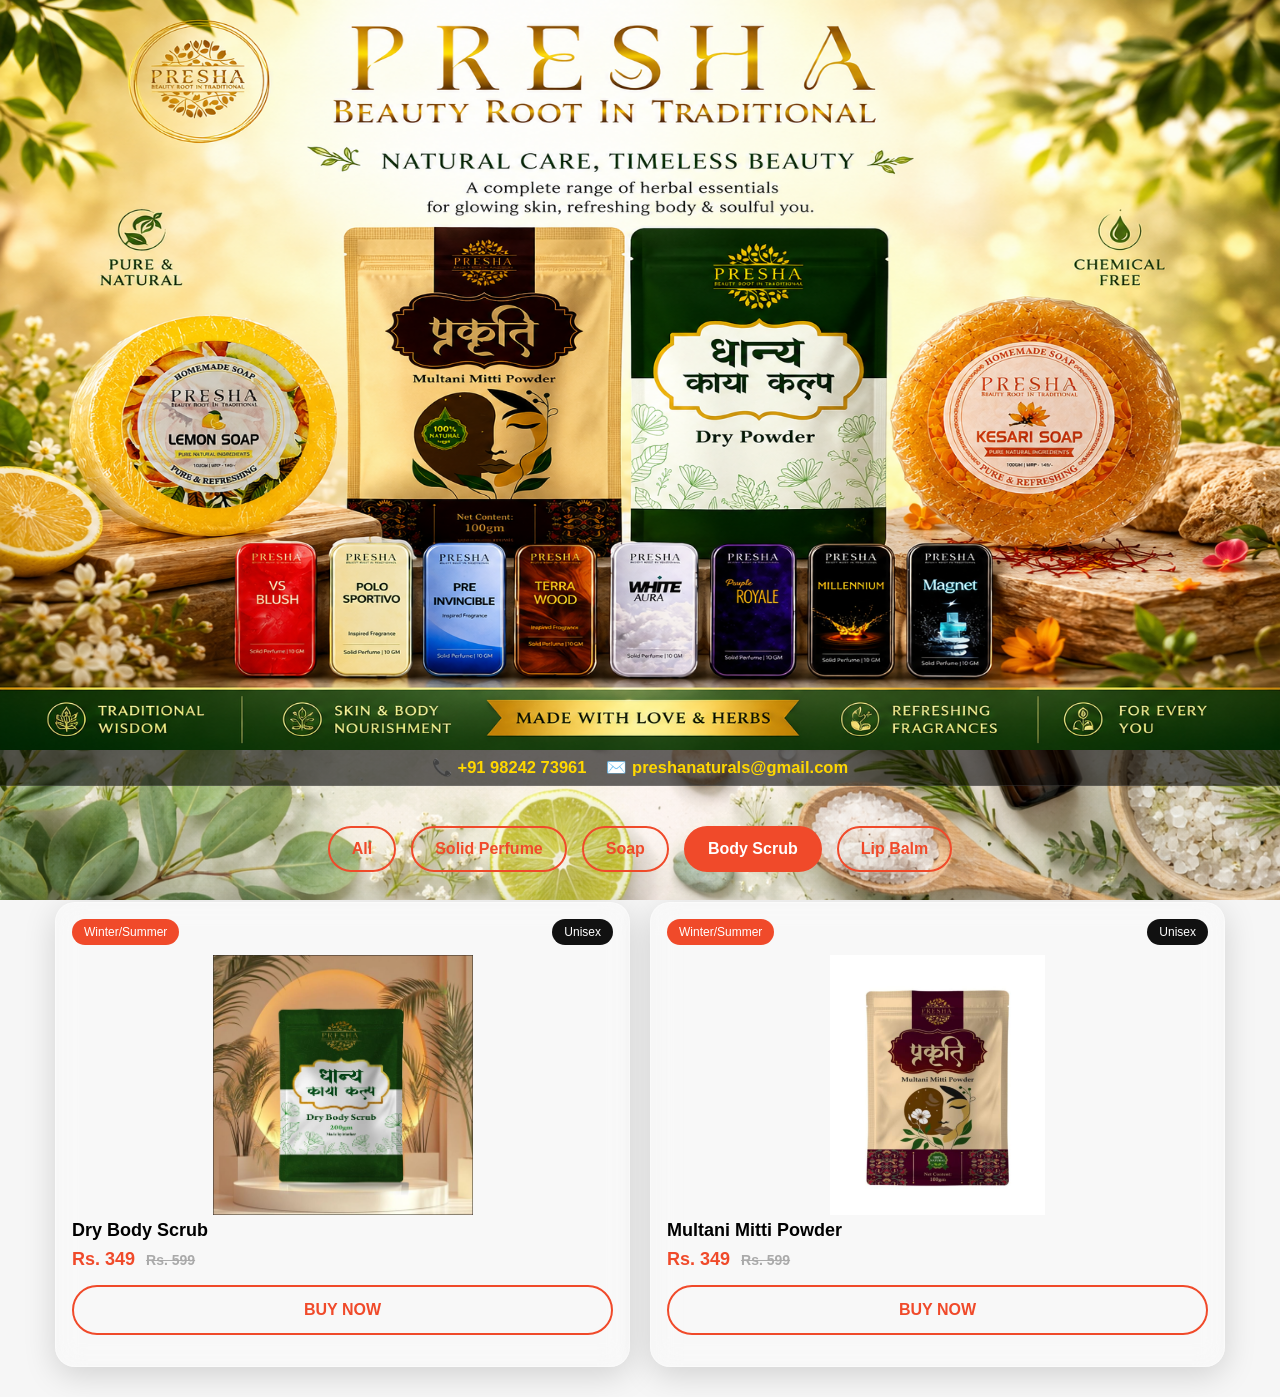
==== body_scrub.html @ 3ac3630f "Add files via upload" ====
<!DOCTYPE html>
<html lang="en">
<head>
<meta charset="UTF-8">
<title>Presha Naturals</title>
<meta name="viewport" content="width=device-width, initial-scale=1.0">
<link rel="stylesheet" href="style.css">
</head>

<body>


<div class="hero">
  <img style="height: 750px;" src="images/banner-new.png" alt="Presha Banner">

</div>


<!-- LOGO -->
<div class="contact-bar">
    <span>📞 <a href="tel:+919824273961">+91 98242 73961</a></span>
    <span>✉️ <a href="mailto:contact@presha.com">preshanaturals@gmail.com</a></span>
</div>

<div class="category-tabs">
    <a href="index.html">All</a>
    <a href="solid_perfume.html">Solid Perfume</a>
    <a href="soap.html">Soap</a>
    <a href="body_scrub.html" class="active">Body Scrub</a>
    <a href="lip_balm.html">Lip Balm</a>
</div>
<section id="all">
                 
    <section id="body-scrub">


        <!-- PRODUCT 1 -->
        <div class="products">

            <div class="card">
                    <div class="tags">
                        <span class="tag red">Winter/Summer</span>
                        <span class="tag black">Unisex</span>
                    </div>
                <div class="product-image">
                    <img src="images/Dry Body Scrub.jpeg" alt="Coffee Body Scrub">
                </div>

                <div class="info">
                    <h3>Dry Body Scrub</h3>
                    <div class="price">
                        Rs. 349 <span class="old-price">Rs. 599</span>
                    </div>
                </div>

                <div class="buy-btn">
                    <a href="https://wa.me/+919824273961?text=Hi, I want to buy Dry Body Scrub">
                        BUY NOW
                    </a>
                </div>
            </div>

        

        <!-- PRODUCT 2 -->
        

            <div class="card">
                <div class="tags">
                    <span class="tag red">Winter/Summer</span>
                    <span class="tag black">Unisex</span>
                </div>            
                <div class="product-image">
                    <img src="images/Multani Mitti Powder.jpeg" alt="Coffee Body Scrub">
                </div>

                <div class="info">
                    <h3>Multani Mitti Powder</h3>
                    <div class="price">
                        Rs. 349 <span class="old-price">Rs. 599</span>
                    </div>
                </div>

                <div class="buy-btn">
                    <a href="https://wa.me/+919824273961?text=Hi, I want to buy Multani Mitti Powder">
                        BUY NOW
                    </a>
                </div>
            </div>

        </div>



    </section>
</section>

</body>
</html>
---- style.css ----
* {
    box-sizing: border-box;
    font-family: 'Arial', sans-serif;
}

body {
    margin: 0;
    background: #f6f6f6;
}

/* LOGO */
.header {
    text-align: center;
    padding: 15px;
    background: rgba(0, 0, 0, 0.600);
    
}

.header-container {
    display: flex;
    justify-content: space-between; /* Pushes logo left, contact right */
    align-items: center;
    padding: 20px 5%;
    background: rgba(0, 0, 0, 0.600); 
    backdrop-filter: blur(5px); /* Optional: gives a modern frosted glass look */
}

.header img {
    max-width: 140px; /* Desktop Size */
    height: auto;
}

/* PRODUCT GRID */
.products {
    max-width: 1200px;
    margin: 30px auto;
    padding: 0 15px;
    display: grid;
    grid-template-columns: repeat(auto-fit, minmax(260px, 1fr));
    gap: 20px;
}

/* PRODUCT CARD */
.card {
  
  border-radius: 20px;
  padding: 16px;

  /* GLASS EFFECT */
  background: rgba(255, 255, 255, 0.25);   /* transparent white */
  backdrop-filter: blur(14px);
  -webkit-backdrop-filter: blur(14px);

  border: 1px solid rgba(255,255,255,0.35);

  box-shadow: 0 8px 32px rgba(0,0,0,0.15);

  transition: all 0.3s ease;
}


.card:hover {
    transform: translateY(-8px);
    box-shadow: 0 8px 25px rgba(0,0,0,0.1);
}

/* GLOBAL BACKGROUND */
body {
  background-image: url("images/bg.png");
  background-repeat: no-repeat;
  background-size: cover;
  background-position: center top;
  background-attachment: fixed;
}


/* TAGS */
.tags {
    display: flex;
    justify-content: space-between;
    margin-bottom: 10px;
}

.tag {
    font-size: 12px;
    padding: 6px 12px;
    border-radius: 20px;
    color: #fff;
}

.tag.red { background: #f04a2a; }
.tag.black { background: #111; }

/* IMAGE */
.product-image {
  width: 100%;
  height: 260px;
  display: flex;
  align-items: center;
  justify-content: center;

  border-radius: 18px;
  overflow: hidden;
}

.product-image img {
  width: 100%;
  height: 100%;
  object-fit: contain;
}

.card:hover .img-container img {
    transform: scale(1.1);
}

/* BUY BUTTON */
.buy-btn {
    margin: 15px 0;
    text-align: center;
}

.category-tabs {
    display: flex;
    justify-content: center;
    gap: 15px;
    margin: 40px 0 20px;
    flex-wrap: wrap;
}

.category-tabs a {
    padding: 12px 22px;
    border-radius: 30px;
    border: 2px solid #f04a2a;
    color: #f04a2a;
    text-decoration: none;
    font-weight: bold;
    transition: 0.3s;
}

.category-tabs a:hover,
.category-tabs a.active {
    background: #f04a2a;
    color: #fff;
}

.buy-btn a {
    display: block;
    padding: 14px;
    border-radius: 30px;
    border: 2px solid #f04a2a;
    color: #f04a2a;
    text-align: center;
    text-decoration: none;
    font-weight: bold;
    transition: 0.3s;
}

.buy-btn a:hover {
    background: #f04a2a;
    color: #fff;
}

/* INFO */
.info h3 {
    margin: 5px 0;
    font-size: 18px;
}

.info p {
    margin: 4px 0;
    font-size: 14px;
    color: #666;
}

.price {
    margin-top: 8px;
    font-size: 18px;
    font-weight: bold;
    color: #f04a2a;
}

.old-price {
    font-size: 14px;
    color: #aaa;
    text-decoration: line-through;
    margin-left: 6px;
}

.hero {
  width: 100%;
  text-align: center;
}

.hero img {
  width: 100%;
  height: auto;
  display: block;
}

.logo {
    align-items: left;
    padding-left: 20px;

}

.logo img {
    max-width: 140px; /* Desktop Size */
    height: auto;
}


/* CONTACT BAR */
.contact-bar {
    /* Changed background to transparent black */
    
    background: rgba(0, 0, 0, 0.600);
    padding: 8px 15px;
    display: flex;
    justify-content: center;
    gap: 20px;
    /* Removed solid border to keep it clean, or use a faint one */
    border-bottom: 1px solid rgba(255, 255, 255, 0.1);
    text-align: right;
    font-family: sans-serif;
    
    /* Text color needs to be lighter to be visible on dark tint */
    color: #ffffff;
    flex: 1;
    font-size: 16.5px;
}

.contact-bar a {
    text-decoration: none;
    /* Brightened the red slightly for better contrast on dark bg */
    color: #FFD700; 
    margin: 4px 0;
    font-weight: bold;
}


/* ===== POPUP OVERLAY ===== */
.popup-overlay {
  position: fixed;
  inset: 0;
  background: rgba(0,0,0,0.6);
  backdrop-filter: blur(6px);   /* 🔥 blur background */
  display: flex;
  justify-content: center;
  align-items: center;
  z-index: 99999;
}

/* Prevent scroll when popup open */
body.popup-open {
  overflow: hidden;
}

/* ===== POPUP BOX ===== */
.popup-box {
  position: relative;
  width: 520px;
  max-width: 95%;
  border-radius: 18px;
  overflow: hidden;
  animation: fadeIn 0.35s ease;
}

/* Image */
.popup-box img {
  width: 100%;
  height: auto;
  cursor: pointer;
  display: block;
  border-radius: 18px;
}

/* Cancel button */
.cancel-btn {
  position: absolute;
  top: 10px;
  right: 10px;
  background: red;
  color: white;
  border: none;
  font-size: 16px;
  padding: 6px 10px;
  border-radius: 50%;
  cursor: pointer;
}

/* Animation */
@keyframes fadeIn {
  from { opacity: 0; transform: scale(.8); }
  to { opacity: 1; transform: scale(1); }
}

/* ===== Mobile ===== */
@media (max-width: 768px) {
  .popup-box {
    width: 92%;
  }
}


@media (max-width: 768px) {
  .hero {
    padding: 10px;
  }

  .hero img {
    width: 100%;
    height: auto;
  }
}

@media (max-width: 400px) {

  body {
    background-image: url("images/bg-mobile.png");
    background-repeat: no-repeat;
    background-size: cover;
    background-position: center top;
    background-attachment: fixed;
    


  }

  
  .contact-bar a {
    text-align: right;
  }

    .header img {
        max-width: 90px; /* Desktop Size */
        align-items: left;
        height: auto;
    }


  .card-content {
    display: flex;
    flex-direction: row;
    align-items: center;
    gap: 15px;
    text-align: left;
  }

  .contact-bar {
    font-size: small;
    padding: 1px 5px;
    align-items: right;
    text-align: right;
  }

  .category-tabs {
    display: flex;
    justify-content: center;
    gap: 15px;
    margin: 20px 0 20px;
    flex-wrap: wrap;
 }

  .category-tabs a {
    padding: 4px 6px;
    border-radius: 30px;
    border: 2px solid #f04a2a;
    color: #f04a2a;
    text-decoration: none;
    font-weight: bold;
    transition: 0.3s;
 }


  .site-header {
    padding: 12px 0;
  }

  .site-header img {
    width: 120px;
    height: auto;
  }


  .product-image {
    width: 150px;
    zoom: 120%;
    height: 150px;
    flex-shrink: 0;
    margin : auto;
    border-radius: 18px;

    
  }

  .product-image img {
    width: 150%;
    border-radius: 18px;
    height: 150px;
    align-items: center;
    object-fit: contain;
    
  }

  .info {
    flex-grow: 1;
    text-align: center;
  }

  .info h3 {
    
    line-height: 1.3;
    font-size: 16px;
    margin-bottom: 4px;
  }

  .price {
    font-size: 14px;
    font-weight: 600;
  }

  .old-price {
    color: #999;
    text-decoration: line-through;
    margin-left: 6px;
  }

  .site-header {
        padding: 4px 10px;
    }

    .logo-area img {
        max-width: 100px; /* Smaller logo for mobile */
    }

    .contact-info {
        flex-direction: column; /* Stacks phone and email */
        gap: 1px;
        align-items: right;
        font-size: 11px;
        text-align: right;
    }

  

  .buy-btn a {
    padding: 10px;
    font-size: 14px;
  }
}
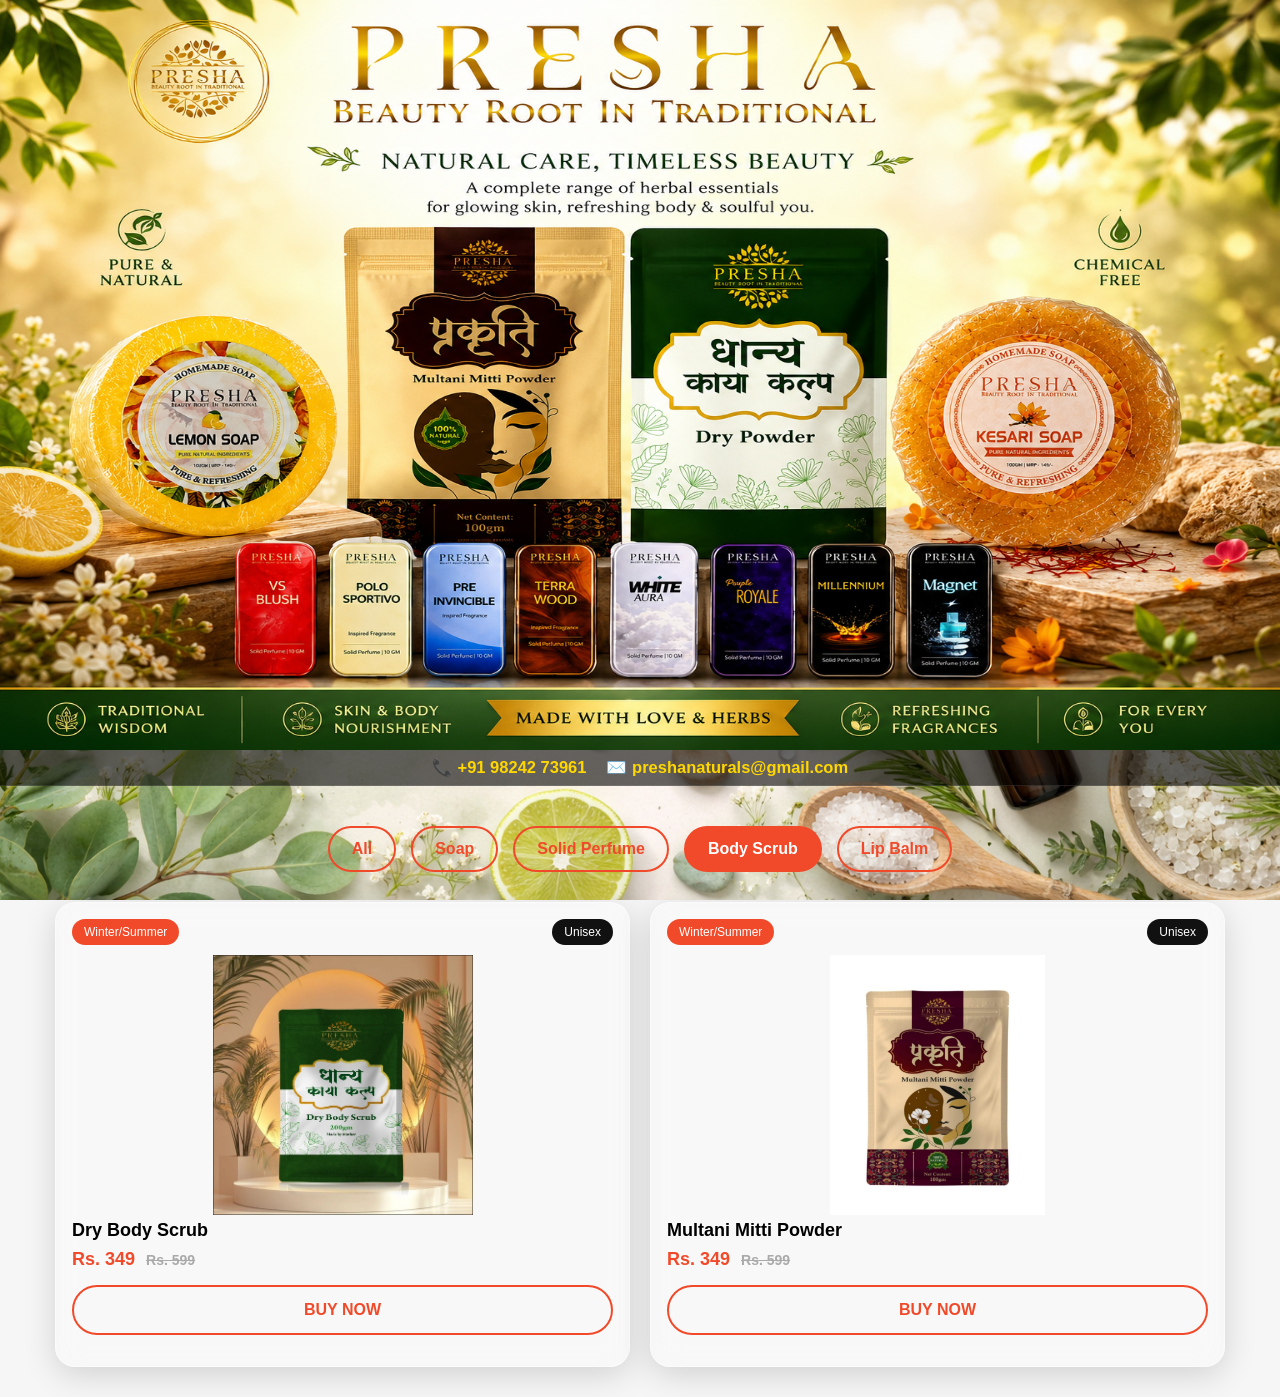
==== commit ede8427a: "Update body_scrub.html" ====
--- a/body_scrub.html
+++ b/body_scrub.html
@@ -24,8 +24,8 @@
 
 <div class="category-tabs">
     <a href="index.html">All</a>
+    <a href="soap.html">Soap</a>
     <a href="solid_perfume.html">Solid Perfume</a>
-    <a href="soap.html">Soap</a>
     <a href="body_scrub.html" class="active">Body Scrub</a>
     <a href="lip_balm.html">Lip Balm</a>
 </div>
@@ -96,4 +96,4 @@
 </section>
 
 </body>
-</html>+</html>
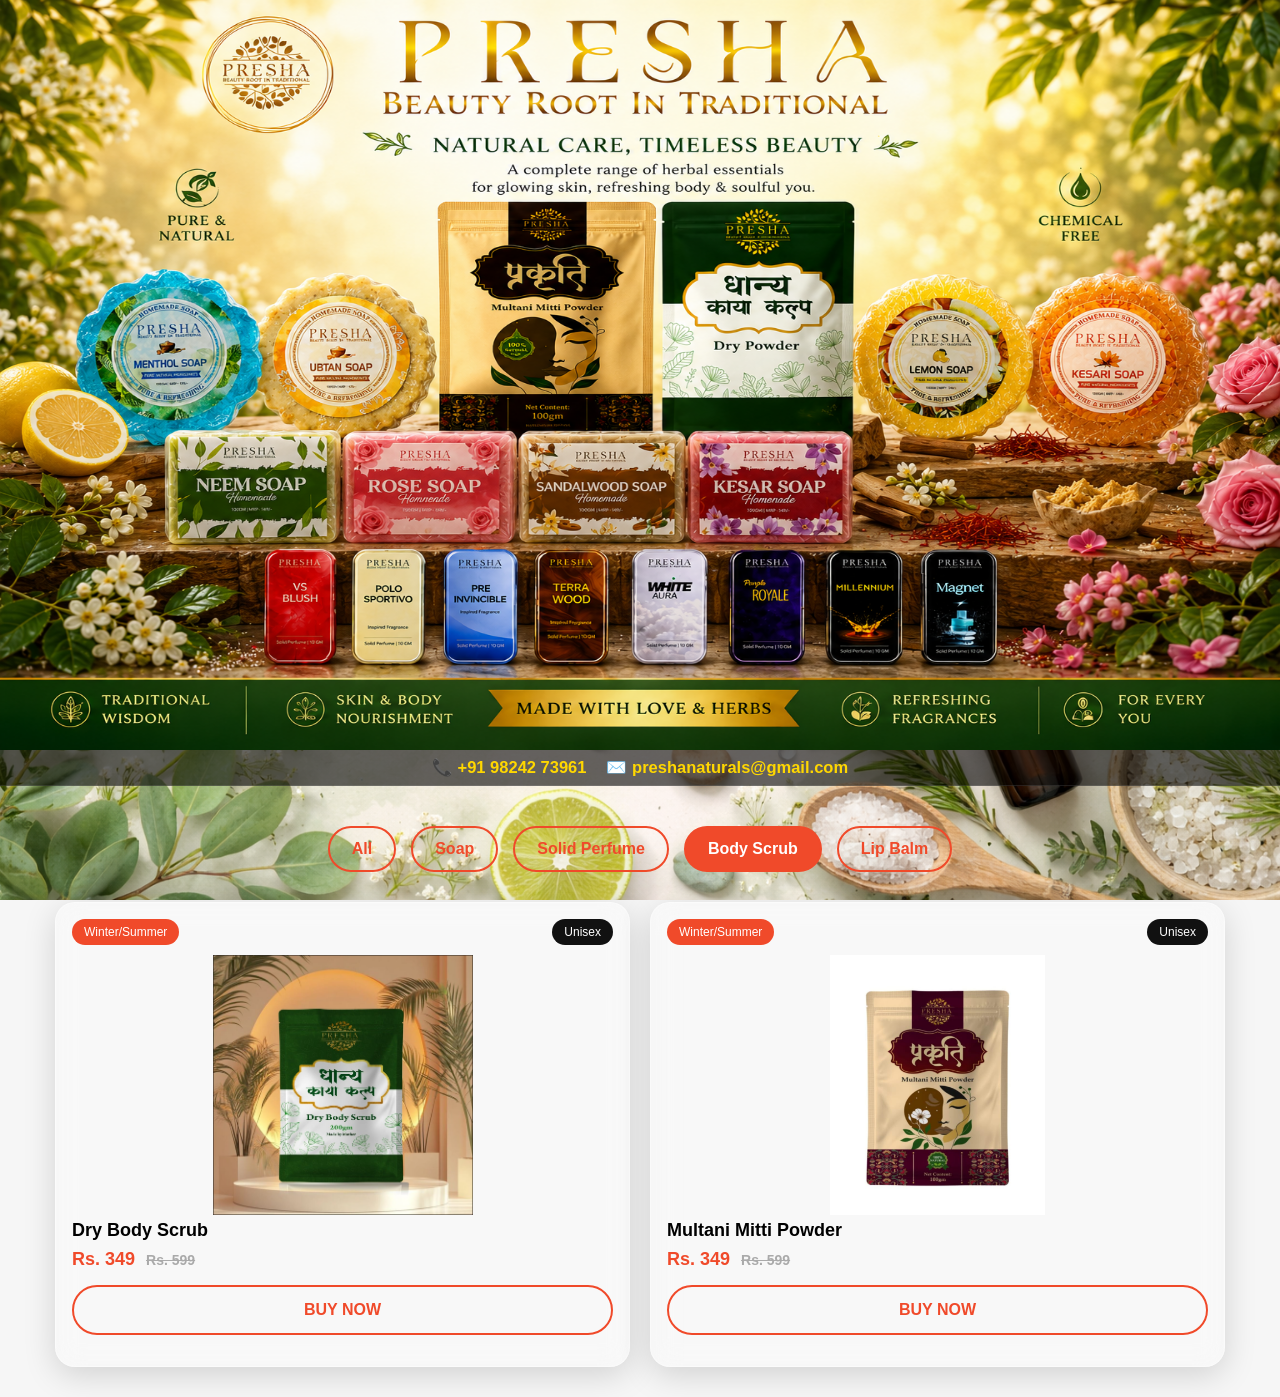
==== commit cab47fed: "Update body_scrub.html" ====
--- a/body_scrub.html
+++ b/body_scrub.html
@@ -11,7 +11,7 @@
 
 
 <div class="hero">
-  <img style="height: 750px;" src="images/banner-new.png" alt="Presha Banner">
+  <img style="height: 750px;" src="images/banner-og.png" alt="Presha Banner">
 
 </div>
 
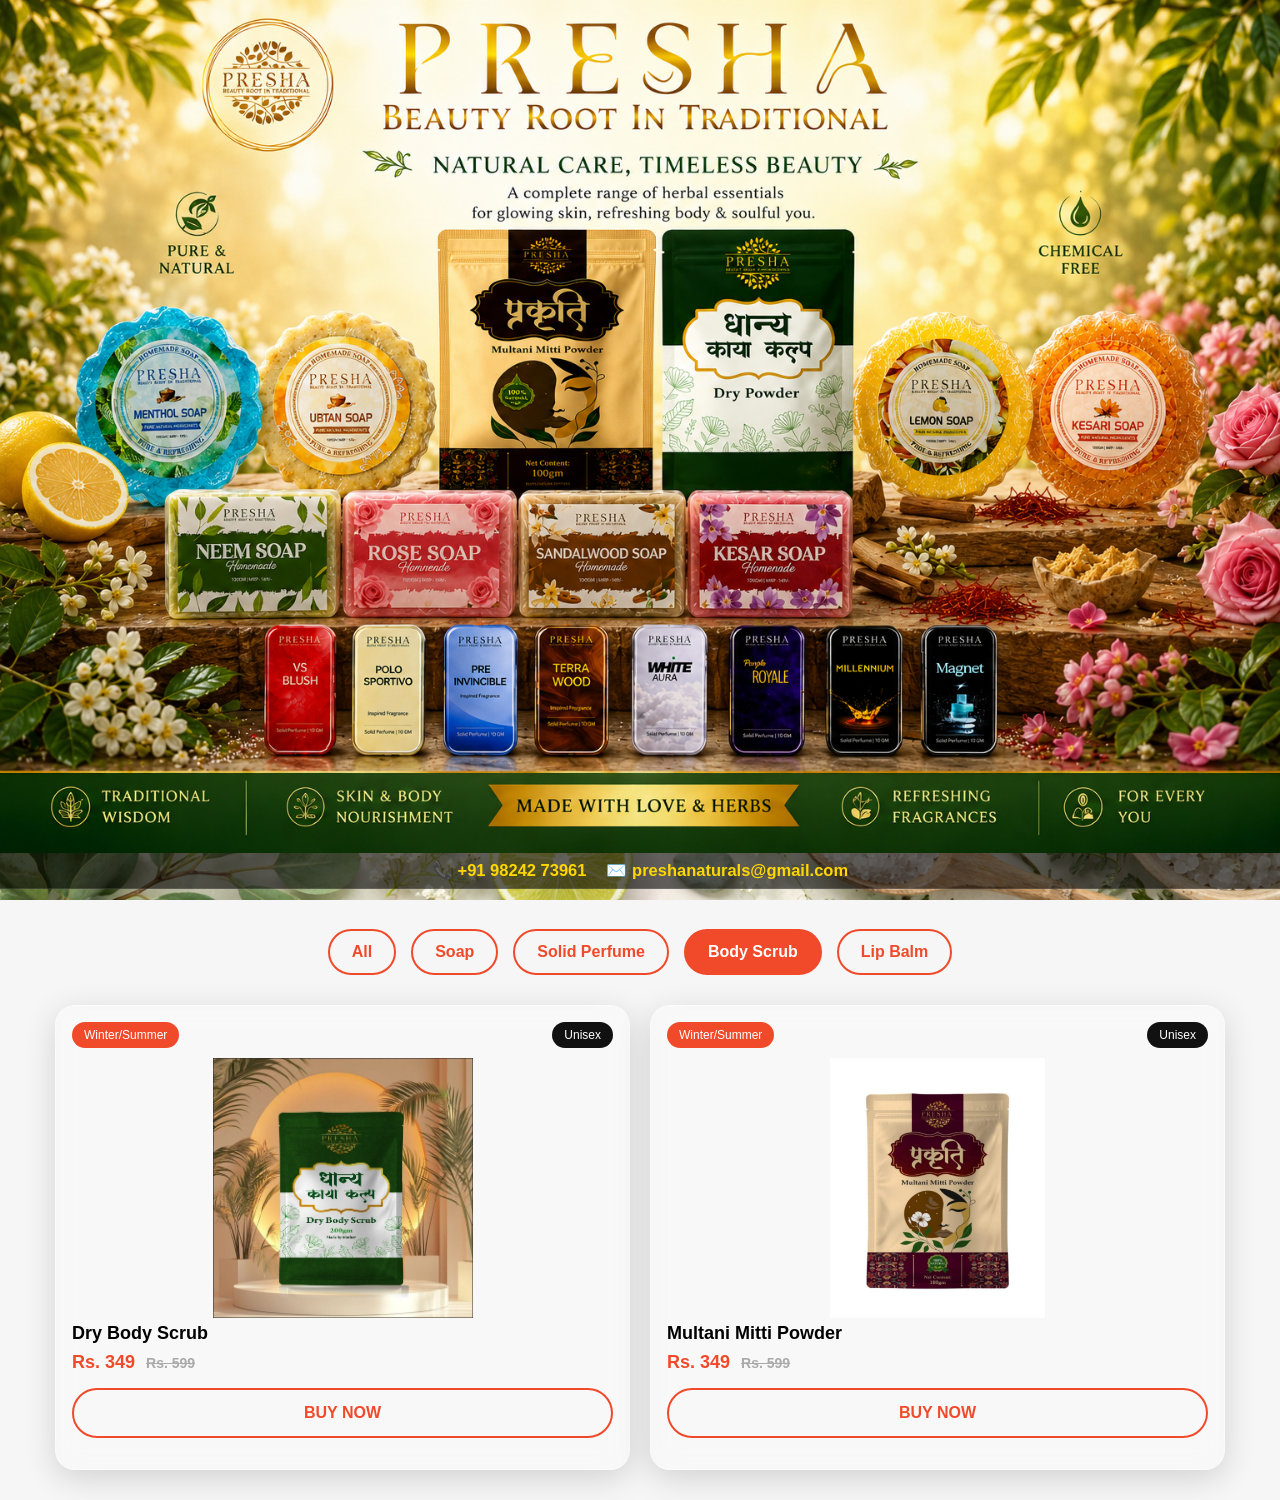
==== commit 11fec611: "Update body_scrub.html" ====
--- a/body_scrub.html
+++ b/body_scrub.html
@@ -11,7 +11,7 @@
 
 
 <div class="hero">
-  <img style="height: 750px;" src="images/banner-og.png" alt="Presha Banner">
+  <img src="images/banner-og.png" alt="Presha Banner">
 
 </div>
 
